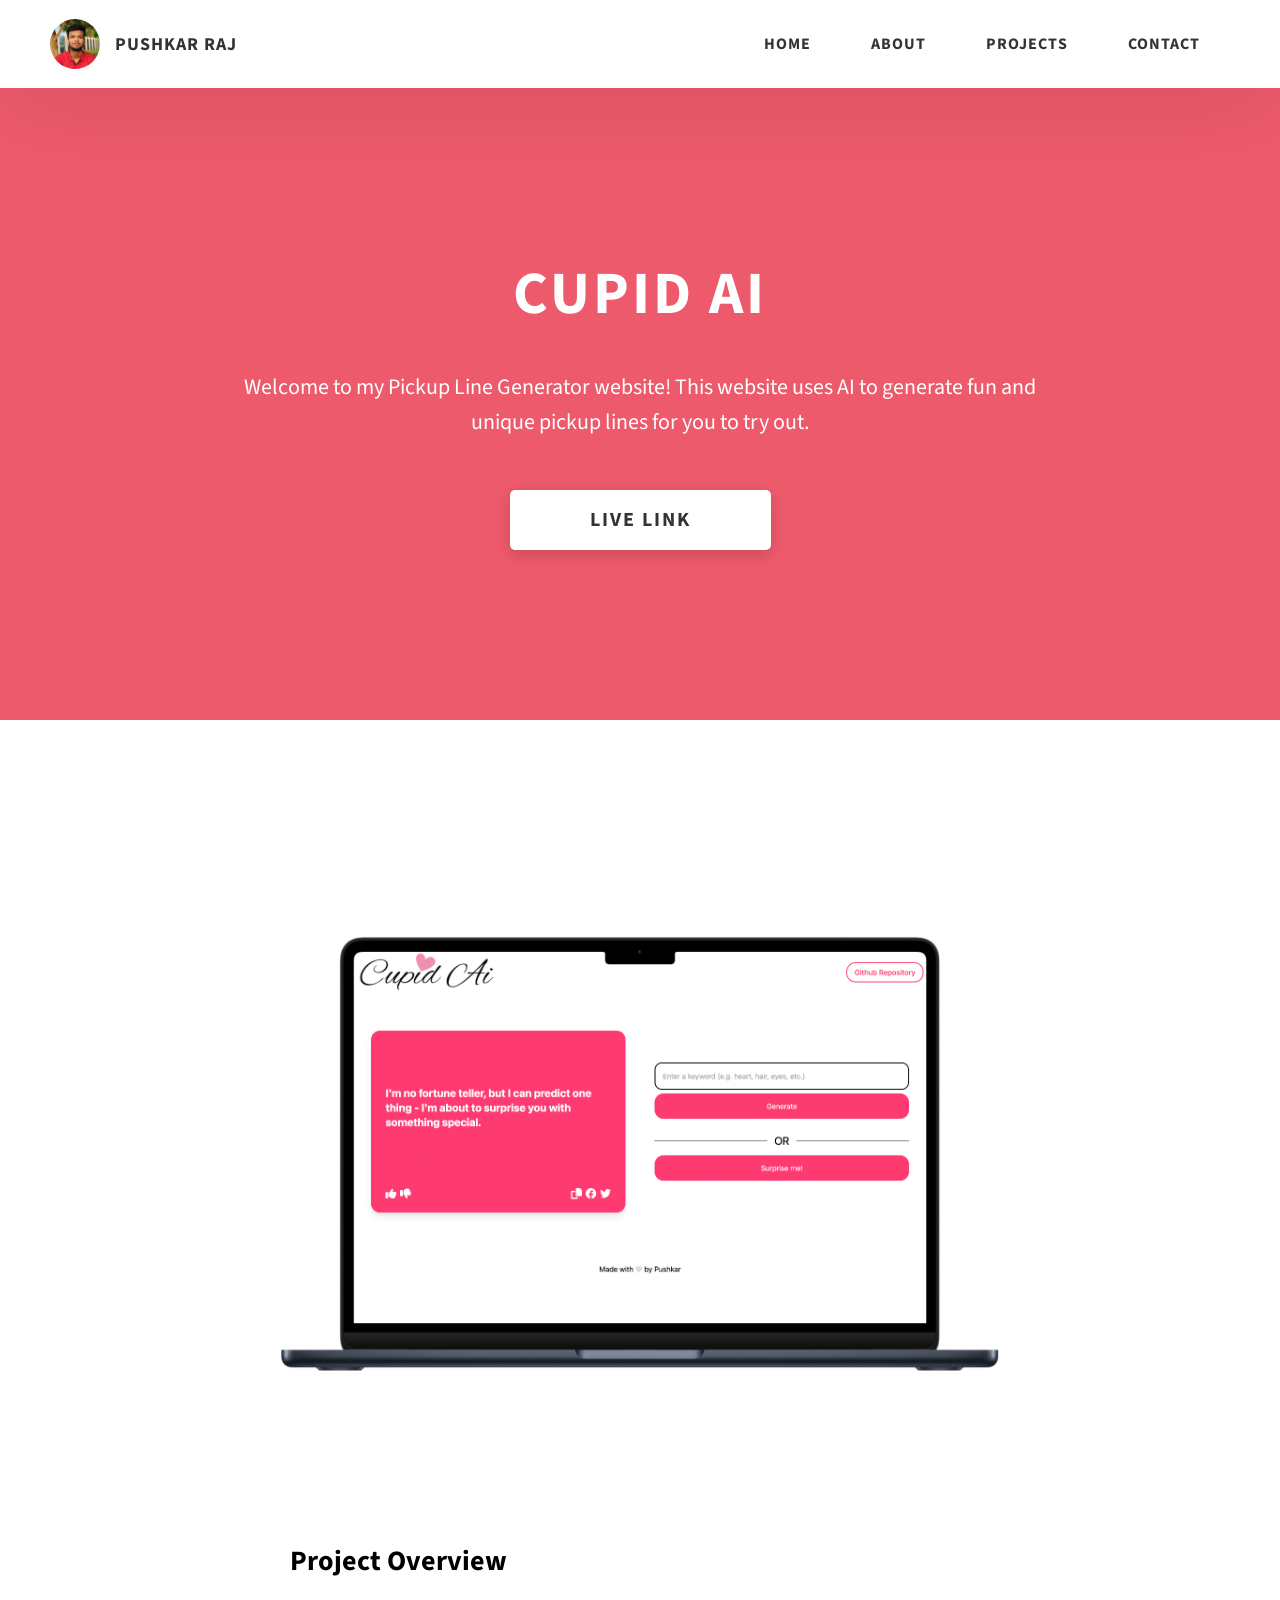
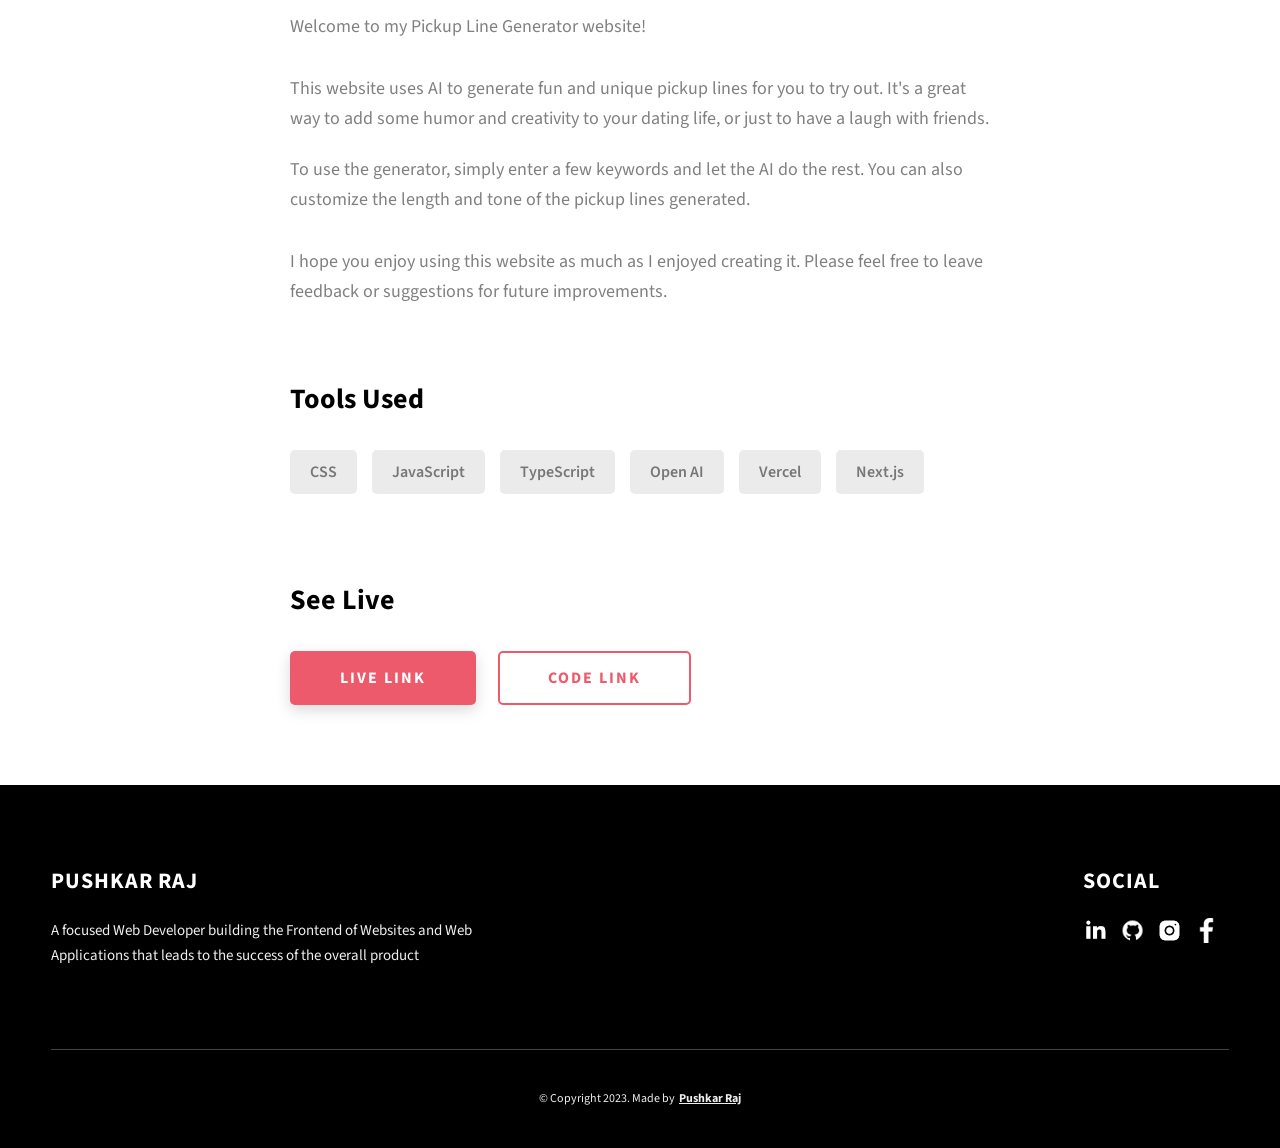
==== project-1.html @ f4264672 "first commit" ====
<!DOCTYPE html>
<html lang="en">
  <head>
    <meta charset="UTF-8" />
    <meta name="viewport" content="width=device-width, initial-scale=1.0" />
    <meta http-equiv="X-UA-Compatible" content="ie=edge" />
    <title>Case Study of Project 1</title>
    <meta name="description" content="Case study page of Project" />

    <link rel="stylesheet" href="css/style.css" />

    <link rel="icon" type="image/x-icon" href="./assets/png/profile-round.png">

    <link rel="preconnect" href="https://fonts.googleapis.com" />
    <link rel="preconnect" href="https://fonts.gstatic.com" crossorigin />
    <link
      href="https://fonts.googleapis.com/css2?family=Source+Sans+Pro:wght@400;600;700;900&display=swap"
      rel="stylesheet"
    />
  </head>
  <body>
    <header class="header">
      <div class="header__content">
        <div class="header__logo-container">
          <div class="header__logo-img-cont">
            <img
              src="./assets/png/profile.jpeg"
              alt="Pushkar Raj Logo Image"
              class="header__logo-img"
            />
          </div>
          <span class="header__logo-sub">Pushkar Raj</span>
        </div>
        <div class="header__main">
          <ul class="header__links">
            <li class="header__link-wrapper">
              <a href="./index.html" class="header__link"> Home </a>
            </li>
            <li class="header__link-wrapper">
              <a href="./index.html#about" class="header__link">About </a>
            </li>
            <li class="header__link-wrapper">
              <a href="./index.html#projects" class="header__link">
                Projects
              </a>
            </li>
            <li class="header__link-wrapper">
              <a href="./index.html#contact" class="header__link"> Contact </a>
            </li>
          </ul>
          <div class="header__main-ham-menu-cont">
            <img
              src="./assets/svg/ham-menu.svg"
              alt="hamburger menu"
              class="header__main-ham-menu"
            />
            <img
              src="./assets/svg/ham-menu-close.svg"
              alt="hamburger menu close"
              class="header__main-ham-menu-close d-none"
            />
          </div>
        </div>
      </div>
      <div class="header__sm-menu">
        <div class="header__sm-menu-content">
          <ul class="header__sm-menu-links">
            <li class="header__sm-menu-link">
              <a href="./index.html"> Home </a>
            </li>

            <li class="header__sm-menu-link">
              <a href="./index.html#about"> About </a>
            </li>

            <li class="header__sm-menu-link">
              <a href="./index.html#projects"> Projects </a>
            </li>

            <li class="header__sm-menu-link">
              <a href="./index.html#contact"> Contact </a>
            </li>
          </ul>
        </div>
      </div>
    </header>
    
    <section class="project-cs-hero">
      <div class="project-cs-hero__content">
        <h1 class="heading-primary">Cupid AI</h1>
        <div class="project-cs-hero__info">
          <p class="text-primary">
            Welcome to my Pickup Line Generator website!
            This website uses AI to generate fun and unique pickup lines for you to try out. 
          </p>
        </div>
        <div class="project-cs-hero__cta">
          <a href="https://cupidai.vercel.app/" class="btn btn--bg" target="_blank">Live Link</a>
        </div>
      </div>
    </section>
    <section class="project-details">
      <div class="main-container">
        <div class="project-details__content">
          <div class="project-details__showcase-img-cont">
            <img
              src="./assets/projects/project1.png"
              alt="Project Image"
              class="project-details__showcase-img"
            />
          </div>
          <div class="project-details__content-main">
            <div class="project-details__desc">
              <h3 class="project-details__content-title">Project Overview</h3>
              <p class="project-details__desc-para">
                Welcome to my Pickup Line Generator website!</br></br>
                This website uses AI to generate fun and unique pickup lines for you to try out. It's a great way to add some humor and creativity to your dating life, or just to have a laugh with friends.</br>
              </p>
              <p class="project-details__desc-para">
                To use the generator, simply enter a few keywords and let the AI do the rest. You can also customize the length and tone of the pickup lines generated.</br></br>
                I hope you enjoy using this website as much as I enjoyed creating it. Please feel free to leave feedback or suggestions for future improvements.
              </p>
            </div>
            <div class="project-details__tools-used">
              <h3 class="project-details__content-title">Tools Used</h3>
              <div class="skills">
                <div class="skills__skill">CSS</div>
                <div class="skills__skill">JavaScript</div>
                <div class="skills__skill">TypeScript</div>
                <div class="skills__skill">Open AI</div>
                <div class="skills__skill">Vercel</div>
                <div class="skills__skill">Next.js</div>
              </div>
            </div>
            <div class="project-details__links">
              <h3 class="project-details__content-title">See Live</h3>
              <a
                href="https://cupidai.vercel.app/"
                class="btn btn--med btn--theme project-details__links-btn"
                target="_blank"
                >Live Link</a
              >
              <a
                href="https://github.com/pushkarraj7/Cupid-AI"
                class="btn btn--med btn--theme-inv project-details__links-btn"
                target="_blank"
                >Code Link</a
              >
            </div>
          </div>
        </div>
      </div>
    </section>
    
    <footer class="main-footer">
      <div class="main-container">
        <div class="main-footer__upper">
          <div class="main-footer__row main-footer__row-1">
            <h2 class="heading heading-sm main-footer__heading-sm">
              <span>Social</span>
            </h2>
            <div class="main-footer__social-cont">
              <a target="_blank" rel="noreferrer" href="https://www.linkedin.com/in/pushkarraj7/">
                <img class="main-footer__icon" src="./assets/png/linkedin-ico.png" alt="icon" />
              </a>
              <a target="_blank" rel="noreferrer" href="https://github.com/pushkarraj7">
                <img class="main-footer__icon" src="./assets/png/github-ico.png" alt="icon" />
              </a>
              <a target="_blank" rel="noreferrer" href="https://www.instagram.com/pushkar_raj_7/">
                <img class="main-footer__icon" src="./assets/png/insta-ico.png" alt="icon" />
              </a>
              <a target="_blank" rel="noreferrer" href="https://www.facebook.com/pushkar.raj.520900/">
                <img class="main-footer__icon" src="./assets/png/fb-ico.png" alt="icon" />
              </a>
            </div>
          </div>
          <div class="main-footer__row main-footer__row-2">
            <h4 class="heading heading-sm text-lt">Pushkar Raj</h4>
            <p class="main-footer__short-desc">
              A focused Web Developer building the Frontend of Websites and Web Applications that leads to the
              success of the overall product
            </p>
          </div>
        </div>
  
        <!-- If you give me some credit or shoutout here by linking to my website, then it will be a big thing for me and will help me a lot :) -->
        <div class="main-footer__lower">
          &copy; Copyright 2023. Made by
          <a rel="noreferrer" target="_blank" href="https://github.com/pushkarraj7">Pushkar Raj</a>
        </div>
      </div>
    </footer>

    <script src="./index.js"></script>
  </body>
</html>
---- css/style.css ----
*,
*::after,
*::before {
  margin: 0;
  padding: 0;
  box-sizing: inherit;
  font-family: inherit; }

html {
  font-size: 62.5%;
  scroll-behavior: smooth; }
  @media only screen and (max-width: 75em) {
    html {
      font-size: 59%; } }
  @media only screen and (max-width: 56.25em) {
    html {
      font-size: 56%; } }
  @media only screen and (min-width: 112.5em) {
    html {
      font-size: 65%; } }

body {
  box-sizing: border-box;
  position: relative;
  line-height: 1.5;
  font-family: sans-serif;
  overflow-x: hidden;
  overflow-y: scroll;
  font-family: 'Source Sans Pro', sans-serif; }

a {
  text-decoration: none;
  color: inherit; }

li {
  list-style: none; }

input:focus,
button:focus,
a:focus,
textarea:focus {
  outline: none; }

button {
  border: none;
  cursor: pointer; }

textarea {
  resize: none; }

.heading-primary {
  font-size: 6rem;
  text-transform: uppercase;
  letter-spacing: 3px;
  text-align: center; }
  @media only screen and (max-width: 37.5em) {
    .heading-primary {
      font-size: 4.5rem; } }

.heading-sec__mb-bg {
  margin-bottom: 11rem; }
  @media only screen and (max-width: 56.25em) {
    .heading-sec__mb-bg {
      margin-bottom: 8rem; } }

.heading-sec__mb-med {
  margin-bottom: 9rem; }
  @media only screen and (max-width: 56.25em) {
    .heading-sec__mb-med {
      margin-bottom: 8rem; } }

.heading-sec__main {
  display: block;
  font-size: 4rem;
  text-transform: uppercase;
  letter-spacing: 1px;
  letter-spacing: 3px;
  text-align: center;
  margin-bottom: 3.5rem;
  position: relative; }
  .heading-sec__main--lt {
    color: #fff; }
    .heading-sec__main--lt::after {
      content: '';
      background: #fff !important; }
  .heading-sec__main::after {
    content: '';
    position: absolute;
    top: calc(100% + 1.5rem);
    height: 5px;
    width: 3rem;
    background: rgb(237,90,107);
    left: 50%;
    transform: translateX(-50%);
    border-radius: 5px; }
    @media only screen and (max-width: 37.5em) {
      .heading-sec__main::after {
        top: calc(100% + 1.2rem); } }

.heading-sec__sub {
  display: block;
  text-align: center;
  color: #777;
  font-size: 2rem;
  font-weight: 500;
  max-width: 80rem;
  margin: auto;
  line-height: 1.6; }
  @media only screen and (max-width: 37.5em) {
    .heading-sec__sub {
      font-size: 1.8rem; } }
  .heading-sec__sub--lt {
    color: #eee; }

.heading-sm {
  font-size: 2.2rem;
  text-transform: uppercase;
  letter-spacing: 1px; }

.main-container {
  max-width: 120rem;
  margin: auto;
  width: 92%; }

.btn {
  background: #fff;
  color: #333;
  text-transform: uppercase;
  letter-spacing: 2px;
  display: inline-block;
  font-weight: 700;
  border-radius: 5px;
  box-shadow: 0 5px 15px 0 rgba(0, 0, 0, 0.15);
  transition: transform .3s; }
  .btn:hover {
    transform: translateY(-3px); }
  .btn--bg {
    padding: 1.5rem 8rem;
    font-size: 2rem; }
  .btn--med {
    padding: 1.5rem 5rem;
    font-size: 1.6rem; }
  .btn--theme {
    background: rgb(237,90,107);
    color: #fff; }
  .btn--theme-inv {
    color: rgb(237,90,107);
    background: #fff;
    border: 2px solid rgb(237,90,107);
    box-shadow: none;
    padding: calc(1.5rem - 2px) calc(5rem - 2px); }

.sec-pad {
  padding: 12rem 0; }
  @media only screen and (max-width: 56.25em) {
    .sec-pad {
      padding: 8rem 0; } }

.text-primary {
  color: #fff;
  font-size: 2.2rem;
  text-align: center;
  width: 100%;
  line-height: 1.6; }
  @media only screen and (max-width: 37.5em) {
    .text-primary {
      font-size: 2rem; } }

.d-none {
  display: none; }

.home-hero {
  color: #fff;
  background: linear-gradient(to right, rgb(237,90,107), rgb(237,90,107)), url(../../assets/svg/common-bg.svg);
  background-position: center;
  height: 100vh;
  min-height: 80rem;
  max-height: 120rem;
  position: relative; }
  @media only screen and (max-width: 37.5em) {
    .home-hero {
      height: unset;
      min-height: unset; } }
  .home-hero__socials {
    position: absolute;
    top: 50%;
    border: 2px solid #eee;
    border-left: 2px solid #eee;
    transform: translateY(-50%); }
    @media only screen and (max-width: 56.25em) {
      .home-hero__socials {
        display: none; } }
  .home-hero__mouse-scroll-cont {
    position: absolute;
    bottom: 3%;
    left: 50%;
    transform: translateX(-50%); }
    @media only screen and (max-width: 37.5em) {
      .home-hero__mouse-scroll-cont {
        display: none; } }
  .home-hero__social {
    width: 5rem; }
  .home-hero__social-icon-link {
    width: 100%;
    display: block;
    padding: 1.2rem;
    border-bottom: 2px solid #eee;
    transition: background .3s; }
    .home-hero__social-icon-link:hover {
      background: rgba(255, 255, 255, 0.1); }
    .home-hero__social-icon-link--bd-none {
      border-bottom: 0; }
  .home-hero__social-icon {
    width: 100%; }
  .home-hero__content {
    position: absolute;
    top: 50%;
    left: 50%;
    transform: translate(-50%, -50%);
    max-width: 90rem;
    width: 92%; }
    @media only screen and (max-width: 37.5em) {
      .home-hero__content {
        padding: 19rem 0 13rem 0;
        margin: auto;
        position: static;
        transform: translate(0, 0); } }
  .home-hero__info {
    margin: 3rem auto 0 auto;
    max-width: 80rem; }
  .home-hero__cta {
    margin-top: 5rem;
    text-align: center; }

.about {
  background: #fafafa; }
  .about__content {
    display: grid;
    grid-template-columns: 1fr 1fr;
    grid-gap: 10rem; }
    @media only screen and (max-width: 56.25em) {
      .about__content {
        grid-template-columns: 1fr;
        grid-gap: 8rem; } }
    .about__content-title {
      font-weight: 700;
      font-size: 2.8rem;
      margin-bottom: 3rem; }
      @media only screen and (max-width: 37.5em) {
        .about__content-title {
          font-size: 2.4rem; } }
    .about__content-details-para {
      font-size: 1.8rem;
      color: grey;
      max-width: 60rem;
      text-align: justify;
      text-justify: inter-word;
      line-height: 1.7;
      margin-bottom: 1rem; }
      .about__content-details-para--hl {
        font-weight: 700;
        margin: 0 3px; }
        .about__content-details-para a {
        font-weight: 700;
        color: rgb(237,90,107);
        margin: 0 3px; }
      .about__content-details-para:last-child {
        margin-bottom: 4rem; }

.projects__row {
  display: grid;
  grid-template-columns: 1.5fr 1fr;
  grid-gap: 5rem;
  margin-bottom: 11rem; }
  @media only screen and (max-width: 56.25em) {
    .projects__row {
      grid-template-columns: 1fr;
      grid-gap: 2rem;
      margin-bottom: 8rem; } }
  @media only screen and (max-width: 56.25em) {
    .projects__row {
      text-align: center; } }
  .projects__row:last-child {
    margin-bottom: 0; }
  .projects__row-img-cont {
    overflow: hidden; }
  .projects__row-img {
    width: 100%;
    display: block;
    object-fit: cover; }
  .projects__row-content {
    padding: 2rem 0;
    display: flex;
    justify-content: center;
    flex-direction: column;
    align-items: flex-start; }
    @media only screen and (max-width: 56.25em) {
      .projects__row-content {
        align-items: center; } }
    .projects__row-content-title {
      font-weight: 700;
      font-size: 2.8rem;
      margin-bottom: 2rem; }
      @media only screen and (max-width: 37.5em) {
        .projects__row-content-title {
          font-size: 2.4rem; } }
    .projects__row-content-desc {
      font-size: 1.8rem;
      color: grey;
      max-width: 60rem;
      line-height: 1.7;
      margin-bottom: 3rem; }
      @media only screen and (max-width: 37.5em) {
        .projects__row-content-desc {
          font-size: 1.7rem; } }

.contact {
  background: linear-gradient(to right, rgb(237,90,107), rgb(237,90,107)), url(../../assets/svg/common-bg.svg);
  background-size: cover;
  background-position: center; }
  .contact__form-container {
    box-shadow: 0 0 10px rgba(0, 0, 0, 0.1);
    background: white;
    padding: 4rem;
    margin-top: 6rem;
    max-width: 80rem;
    text-align: right;
    width: 95%;
    border-radius: 5px;
    margin: 5rem auto 0 auto; }
    @media only screen and (max-width: 37.5em) {
      .contact__form-container {
        padding: 3rem; } }
  .contact__form-field {
    margin-bottom: 4rem; }
    @media only screen and (max-width: 37.5em) {
      .contact__form-field {
        margin-bottom: 3rem; } }
  .contact__form-label {
    color: #666;
    font-size: 1.4rem;
    letter-spacing: 1px;
    font-weight: 700;
    margin-bottom: 1rem;
    display: block;
    text-align: left; }
  .contact__form-input {
    color: #333;
    padding: 2rem;
    width: 100%;
    border: 1px solid #ebebeb;
    font-size: 1.6rem;
    letter-spacing: 0px;
    background: #f0f0f0;
    border-radius: 5px;
    font-weight: 600;
    /* Code for Modern Browsers */
    /* Code for WebKit, Blink, Edge */
    /* Code for Internet Explorer 10-11 */
    /* Code for Microsoft Edge */
    /* Code for Mozilla Firefox 4 to 18 */
    /* Code for Mozilla Firefox 19+ */ }
    .contact__form-input::placeholder {
      color: #999;
      font-weight: 600;
      font-size: 1.6rem; }
    .contact__form-input::-webkit-input-placeholder {
      color: #999;
      font-weight: 600;
      font-size: 1.6rem; }
    .contact__form-input:-ms-input-placeholder {
      color: #999;
      font-weight: 600;
      font-size: 1.6rem; }
    .contact__form-input::-ms-input-placeholder {
      color: #999;
      font-weight: 600;
      font-size: 1.6rem; }
    .contact__form-input:-moz-placeholder {
      opacity: 1;
      color: #999;
      font-weight: 600;
      font-size: 1.6rem; }
    .contact__form-input::-moz-placeholder {
      opacity: 1;
      color: #999;
      font-weight: 600;
      font-size: 1.6rem; }
  .contact__btn {
    width: 30%;
    padding: 2rem 4rem;
    font-size: 1.6rem; }
    @media only screen and (max-width: 37.5em) {
      .contact__btn {
        width: 100%; } }

.project-cs-hero {
  color: #fff;
  background-color: rgb(237,90,107);
  background-size: cover;
  background-position: center;
  position: relative; }
  @media only screen and (max-width: 37.5em) {
    .project-cs-hero {
      height: unset;
      min-height: unset; } }
  .project-cs-hero__content {
    padding: 25rem 0 17rem 0;
    max-width: 90rem;
    width: 92%;
    margin: auto; }
    @media only screen and (max-width: 37.5em) {
      .project-cs-hero__content {
        padding: 19rem 0 13rem 0;
        margin: auto;
        position: static;
        transform: translate(0, 0); } }
  .project-cs-hero__info {
    margin: 3rem auto 0 auto;
    max-width: 80rem; }
  .project-cs-hero__cta {
    margin-top: 5rem;
    text-align: center; }

.project-details__content {
  padding: 8rem 0;
  max-width: 90rem;
  margin: auto; }
  .project-details__content-title {
    font-weight: 700;
    font-size: 2.8rem;
    margin-bottom: 3rem; }
    @media only screen and (max-width: 37.5em) {
      .project-details__content-title {
        font-size: 2.4rem; } }

.project-details__showcase-img-cont {
  width: 100%;
  margin-bottom: 6rem; }

.project-details__showcase-img {
  width: 100%; }

.project-details__content-main {
  width: 100%;
  max-width: 70rem;
  margin: auto; }

.project-details__desc {
  margin: 0 0 7rem 0; }
  .project-details__desc-para {
    font-size: 1.8rem;
    line-height: 1.7;
    color: grey;
    margin-bottom: 2rem; }

.project-details__tools-used {
  margin: 0 0 7rem 0; }
  .project-details__tools-used-list {
    display: flex;
    flex-wrap: wrap; }
  .project-details__tools-used-item {
    padding: 1rem 2rem;
    margin-bottom: 1.5rem;
    margin-right: 1.5rem;
    font-size: 1.6rem;
    background: rgba(153, 153, 153, 0.2);
    border-radius: 5px;
    font-weight: 600;
    color: #777; }

.project-details__links {
  margin: 0 0; }
  .project-details__links-btn {
    margin-right: 2rem; }
    @media only screen and (max-width: 37.5em) {
      .project-details__links-btn {
        margin-right: 0;
        width: 70%;
        margin-bottom: 2rem;
        text-align: center; } }
    .project-details__links-btn:last-child {
      margin: 0; }
      @media only screen and (max-width: 37.5em) {
        .project-details__links-btn:last-child {
          margin: 0; } }

.header {
  position: fixed;
  width: 100%;
  z-index: 1000;
  background: #000;
  background: #fff;
  box-shadow: 0 10px 100px rgba(0, 0, 0, 0.1); }
  .header__content {
    display: flex;
    align-items: center;
    justify-content: space-between;
    padding: 1rem 5rem; }
    @media only screen and (max-width: 56.25em) {
      .header__content {
        padding: 0 2rem; } }
  .header__logo-container {
    display: flex;
    align-items: center;
    cursor: pointer;
    color: #333;
    transition: color .3s; }
    .header__logo-container:hover {
      color: rgb(237,90,107); }
  .header__logo-img-cont {
    width: 5rem;
    height: 5rem;
    border-radius: 50px;
    overflow: hidden;
    margin-right: 1.5rem;
    background: rgb(237,90,107); }
    @media only screen and (max-width: 56.25em) {
      .header__logo-img-cont {
        width: 4.5rem;
        height: 4.5rem;
        margin-right: 1.2rem; } }
  .header__logo-img {
    width: 100%;
    height: 100%;
    object-fit: cover;
    object-position: center;
    display: block; }
  .header__logo-sub {
    font-size: 1.8rem;
    text-transform: uppercase;
    font-weight: 700;
    letter-spacing: 1px; }
  .header__links {
    display: flex; }
    @media only screen and (max-width: 37.5em) {
      .header__links {
        display: none; } }
  .header__link {
    padding: 2.2rem 3rem;
    display: inline-block;
    font-size: 1.6rem;
    color: #333;
    text-transform: uppercase;
    letter-spacing: 1px;
    font-weight: 700;
    transition: color .3s; }
    .header__link:hover {
      color: rgb(237,90,107); }
    @media only screen and (max-width: 56.25em) {
      .header__link {
        padding: 3rem 1.8rem;
        font-size: 1.5rem; } }
  .header__main-ham-menu-cont {
    display: none;
    width: 3rem;
    padding: 2.2rem 0; }
    @media only screen and (max-width: 37.5em) {
      .header__main-ham-menu-cont {
        display: block; } }
  .header__main-ham-menu {
    width: 100%; }
  .header__main-ham-menu-close {
    width: 100%; }
  .header__sm-menu {
    background: #fff;
    position: absolute;
    width: 100%;
    top: 100%;
    visibility: hidden;
    opacity: 0;
    transition: all .3s;
    box-shadow: 0px 5px 5px 0px rgba(0, 0, 0, 0.1);
    -webkit-box-shadow: 0px 5px 5px 0px rgba(0, 0, 0, 0.1);
    -moz-box-shadow: 0px 5px 5px 0px rgba(0, 0, 0, 0.1); }
    .header__sm-menu--active {
      visibility: hidden;
      opacity: 0; }
      @media only screen and (max-width: 37.5em) {
        .header__sm-menu--active {
          visibility: visible;
          opacity: 1; } }
  .header__sm-menu-link a {
    display: block;
    text-decoration: none;
    padding: 2.5rem 3rem;
    font-size: 1.6rem;
    color: #333;
    text-align: right;
    border-bottom: 1px solid #eee;
    font-weight: 700;
    text-transform: uppercase;
    letter-spacing: 2px;
    transition: color .3s; }
    .header__sm-menu-link a:hover {
      color: #0062b9; }
  .header__sm-menu-link:first-child a {
    border-top: 1px solid #eee; }
  .header__sm-menu-link-last {
    border-bottom: 0; }

.main-footer {
  background: #000;
  color: #fff; }
  .main-footer__upper {
    display: flex;
    justify-content: space-between;
    padding: 8rem 0; }
    @media only screen and (max-width: 56.25em) {
      .main-footer__upper {
        padding: 6rem 0; } }
    @media only screen and (max-width: 37.5em) {
      .main-footer__upper {
        display: block; } }
  .main-footer__row-1 {
    order: 2; }
    @media only screen and (max-width: 56.25em) {
      .main-footer__row-1 {
        margin-bottom: 5rem; } }
  .main-footer__row-2 {
    width: 40%;
    order: 1;
    max-width: 50rem; }
    @media only screen and (max-width: 56.25em) {
      .main-footer__row-2 {
        width: 100%; } }
  .main-footer__short-desc {
    margin-top: 2rem;
    color: #eee;
    font-size: 1.5rem;
    line-height: 1.7; }
  .main-footer__social-cont {
    margin-top: 2rem; }
  .main-footer__icon {
    margin-right: 1rem;
    width: 2.5rem; }
    .main-footer__icon--mr-none {
      margin-right: 0; }
  .main-footer__lower {
    padding: 4rem 0;
    border-top: 1px solid #444;
    color: #eee;
    font-size: 1.2rem;
    text-align: left;
    text-align: center; }
    .main-footer__lower a {
      text-decoration: underline;
      font-weight: bold;
      margin-left: 2px; }
    @media only screen and (max-width: 56.25em) {
      .main-footer__lower {
        padding: 3.5rem 0; } }

.skills {
  display: flex;
  flex-wrap: wrap; }
  .skills__skill {
    padding: 1rem 2rem;
    margin-bottom: 1.5rem;
    margin-right: 1.5rem;
    font-size: 1.6rem;
    background: rgba(153, 153, 153, 0.2);
    border-radius: 5px;
    font-weight: 600;
    color: #777; }

.mouse {
  width: 25px;
  height: 40px;
  border: 2px solid #eee;
  border-radius: 60px;
  position: relative;
  overflow: hidden; }
  .mouse::before {
    content: '';
    width: 5px;
    height: 5px;
    position: absolute;
    top: 7px;
    left: 50%;
    transform: translateX(-50%);
    background-color: #eee;
    border-radius: 50%;
    opacity: 1;
    animation: wheel 1.3s infinite;
    -webkit-animation: wheel 1.3s infinite; }

@keyframes wheel {
  to {
    opacity: 0;
    top: 27px; } }

@-webkit-keyframes wheel {
  to {
    opacity: 0;
    top: 27px; } }
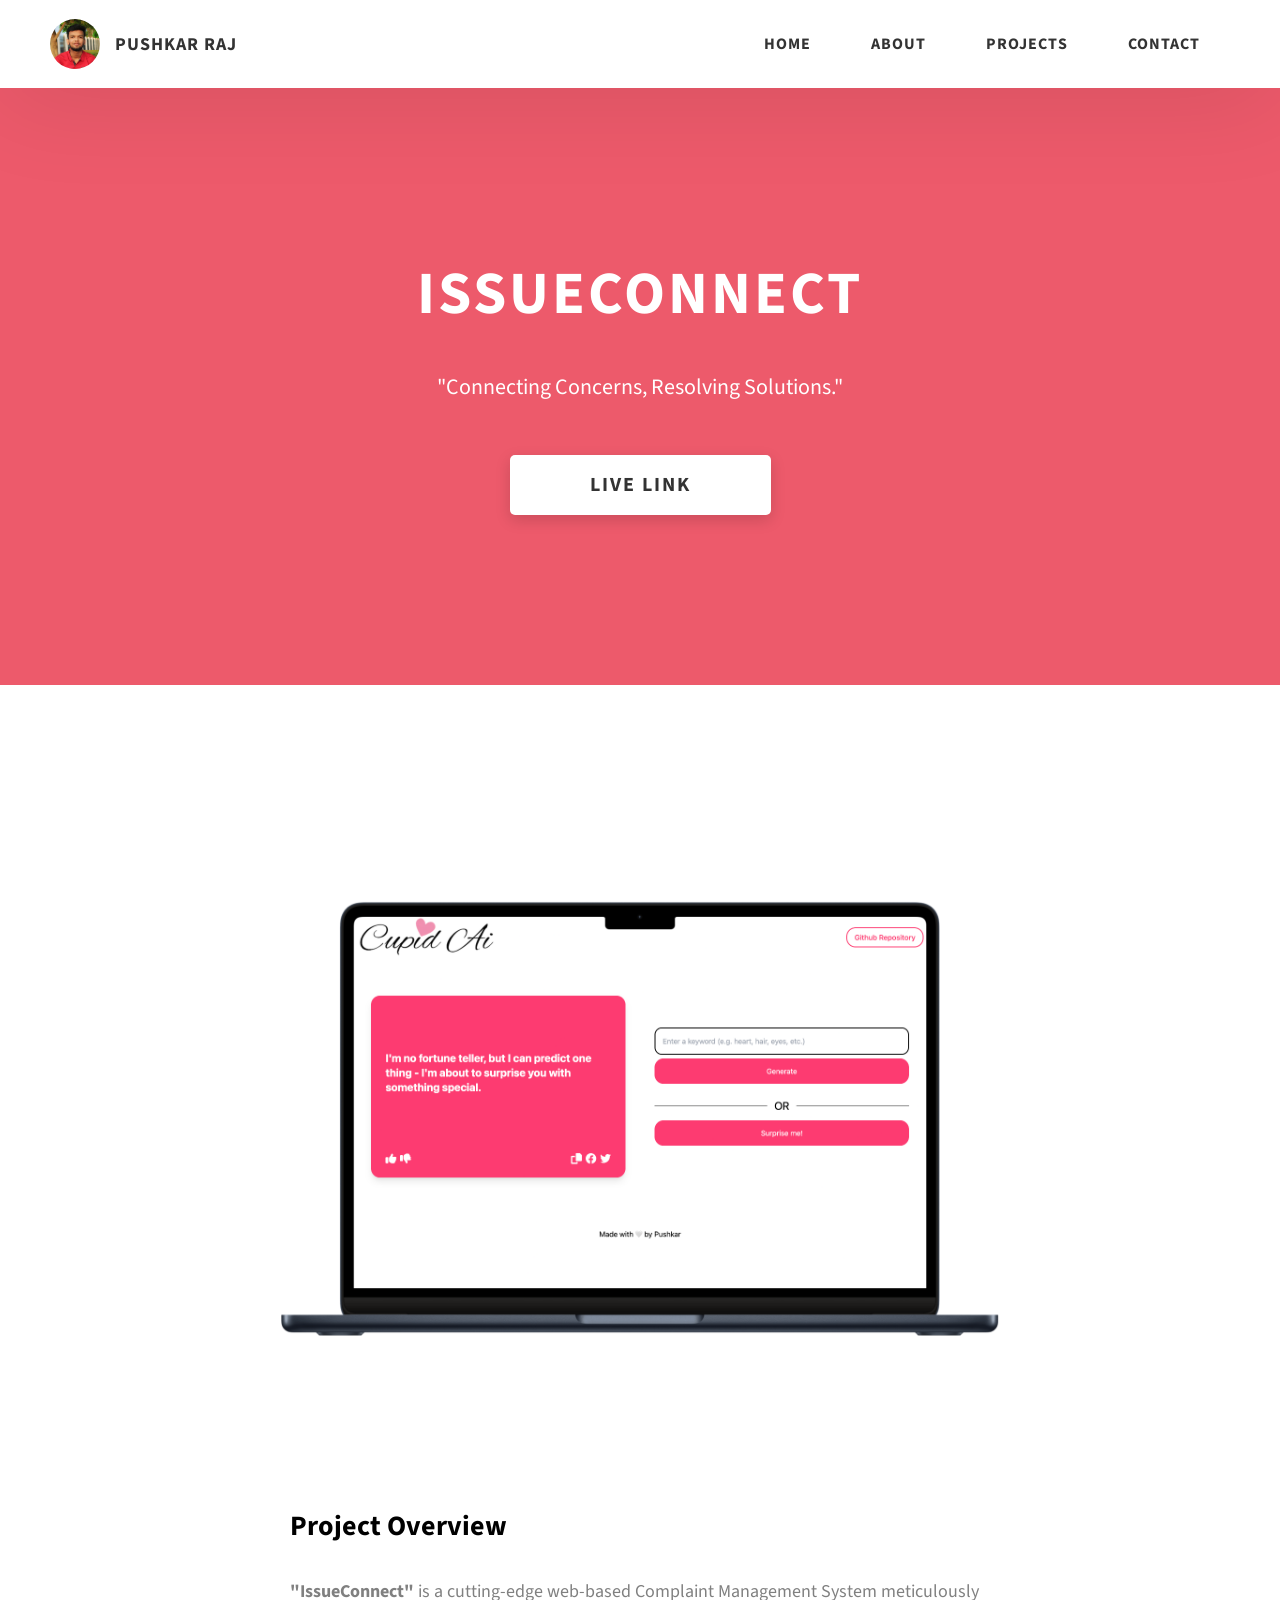
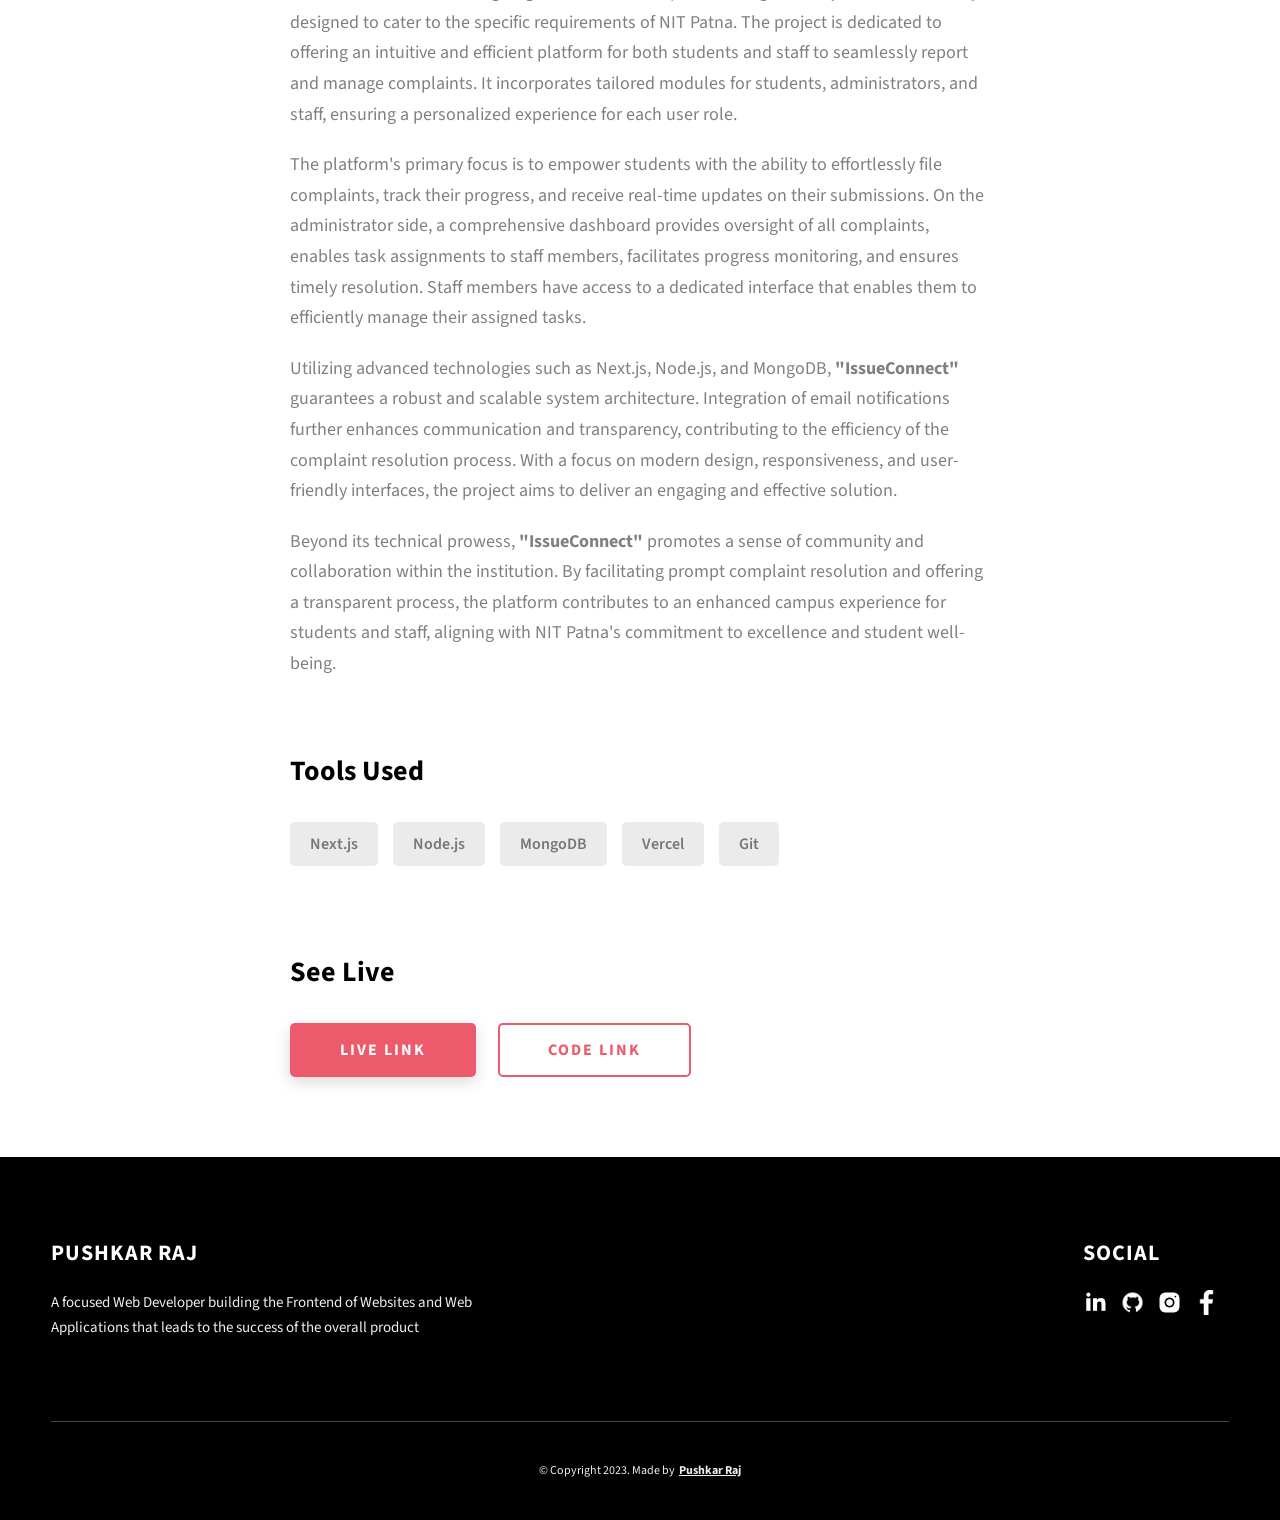
==== commit bc4e4edd: "Add files via upload" ====
--- a/project-1.html
+++ b/project-1.html
@@ -15,8 +15,7 @@
     <link rel="preconnect" href="https://fonts.gstatic.com" crossorigin />
     <link
       href="https://fonts.googleapis.com/css2?family=Source+Sans+Pro:wght@400;600;700;900&display=swap"
-      rel="stylesheet"
-    />
+      rel="stylesheet" />
   </head>
   <body>
     <header class="header">
@@ -26,8 +25,7 @@
             <img
               src="./assets/png/profile.jpeg"
               alt="Pushkar Raj Logo Image"
-              class="header__logo-img"
-            />
+              class="header__logo-img" />
           </div>
           <span class="header__logo-sub">Pushkar Raj</span>
         </div>
@@ -52,13 +50,11 @@
             <img
               src="./assets/svg/ham-menu.svg"
               alt="hamburger menu"
-              class="header__main-ham-menu"
-            />
+              class="header__main-ham-menu" />
             <img
               src="./assets/svg/ham-menu-close.svg"
               alt="hamburger menu close"
-              class="header__main-ham-menu-close d-none"
-            />
+              class="header__main-ham-menu-close d-none" />
           </div>
         </div>
       </div>
@@ -84,18 +80,18 @@
         </div>
       </div>
     </header>
-    
+
     <section class="project-cs-hero">
       <div class="project-cs-hero__content">
-        <h1 class="heading-primary">Cupid AI</h1>
+        <h1 class="heading-primary">IssueConnect</h1>
         <div class="project-cs-hero__info">
           <p class="text-primary">
-            Welcome to my Pickup Line Generator website!
-            This website uses AI to generate fun and unique pickup lines for you to try out. 
+            "Connecting Concerns, Resolving Solutions."
           </p>
         </div>
         <div class="project-cs-hero__cta">
-          <a href="https://cupidai.vercel.app/" class="btn btn--bg" target="_blank">Live Link</a>
+          <a href="https://nit-patna-complaint.vercel.app/" class="btn btn--bg"
+            target="_blank">Live Link</a>
         </div>
       </div>
     </section>
@@ -106,52 +102,74 @@
             <img
               src="./assets/projects/project1.png"
               alt="Project Image"
-              class="project-details__showcase-img"
-            />
+              class="project-details__showcase-img" />
           </div>
           <div class="project-details__content-main">
             <div class="project-details__desc">
               <h3 class="project-details__content-title">Project Overview</h3>
-              <p class="project-details__desc-para">
-                Welcome to my Pickup Line Generator website!</br></br>
-                This website uses AI to generate fun and unique pickup lines for you to try out. It's a great way to add some humor and creativity to your dating life, or just to have a laugh with friends.</br>
-              </p>
-              <p class="project-details__desc-para">
-                To use the generator, simply enter a few keywords and let the AI do the rest. You can also customize the length and tone of the pickup lines generated.</br></br>
-                I hope you enjoy using this website as much as I enjoyed creating it. Please feel free to leave feedback or suggestions for future improvements.
-              </p>
+              <p class="project-details__desc-para"><strong>"IssueConnect" </strong>is a
+                cutting-edge web-based Complaint Management System meticulously
+                designed to cater to the specific requirements of NIT Patna. The
+                project is dedicated to offering an intuitive and efficient
+                platform for both students and staff to seamlessly report and
+                manage complaints. It incorporates tailored modules for
+                students, administrators, and staff, ensuring a personalized
+                experience for each user role.</p>
+
+              <p class="project-details__desc-para">The platform's primary focus
+                is to empower students with the ability to effortlessly file
+                complaints, track their progress, and receive real-time updates
+                on their submissions. On the administrator side, a comprehensive
+                dashboard provides oversight of all complaints, enables task
+                assignments to staff members, facilitates progress monitoring,
+                and ensures timely resolution. Staff members have access to a
+                dedicated interface that enables them to efficiently manage
+                their assigned tasks.</p>
+
+              <p class="project-details__desc-para">Utilizing advanced
+                technologies such as Next.js, Node.js, and MongoDB,
+                <strong>"IssueConnect" </strong> guarantees a robust and scalable system
+                architecture. Integration of email notifications further
+                enhances communication and transparency, contributing to the
+                efficiency of the complaint resolution process. With a focus on
+                modern design, responsiveness, and user-friendly interfaces, the
+                project aims to deliver an engaging and effective solution.</p>
+
+              <p class="project-details__desc-para">Beyond its technical
+                prowess, <strong>"IssueConnect" </strong> promotes a sense of community and
+                collaboration within the institution. By facilitating prompt
+                complaint resolution and offering a transparent process, the
+                platform contributes to an enhanced campus experience for
+                students and staff, aligning with NIT Patna's commitment to
+                excellence and student well-being.</p>
             </div>
             <div class="project-details__tools-used">
               <h3 class="project-details__content-title">Tools Used</h3>
               <div class="skills">
-                <div class="skills__skill">CSS</div>
-                <div class="skills__skill">JavaScript</div>
-                <div class="skills__skill">TypeScript</div>
-                <div class="skills__skill">Open AI</div>
+                <div class="skills__skill">Next.js</div>
+                <div class="skills__skill">Node.js</div>
+                <!-- <div class="skills__skill">Express.js</div> -->
+                <div class="skills__skill">MongoDB</div>
                 <div class="skills__skill">Vercel</div>
-                <div class="skills__skill">Next.js</div>
+                <div class="skills__skill">Git</div>
               </div>
             </div>
             <div class="project-details__links">
               <h3 class="project-details__content-title">See Live</h3>
               <a
-                href="https://cupidai.vercel.app/"
+                href="https://nit-patna-complaint.vercel.app/"
                 class="btn btn--med btn--theme project-details__links-btn"
-                target="_blank"
-                >Live Link</a
-              >
+                target="_blank">Live Link</a>
               <a
-                href="https://github.com/pushkarraj7/Cupid-AI"
+                href="https://github.com/pushkarraj7/nit-patna-client"
                 class="btn btn--med btn--theme-inv project-details__links-btn"
-                target="_blank"
-                >Code Link</a
-              >
+                target="_blank">Code Link</a>
             </div>
           </div>
         </div>
       </div>
     </section>
-    
+
     <footer class="main-footer">
       <div class="main-container">
         <div class="main-footer__upper">
@@ -160,37 +178,47 @@
               <span>Social</span>
             </h2>
             <div class="main-footer__social-cont">
-              <a target="_blank" rel="noreferrer" href="https://www.linkedin.com/in/pushkarraj7/">
-                <img class="main-footer__icon" src="./assets/png/linkedin-ico.png" alt="icon" />
-              </a>
-              <a target="_blank" rel="noreferrer" href="https://github.com/pushkarraj7">
-                <img class="main-footer__icon" src="./assets/png/github-ico.png" alt="icon" />
-              </a>
-              <a target="_blank" rel="noreferrer" href="https://www.instagram.com/pushkar_raj_7/">
-                <img class="main-footer__icon" src="./assets/png/insta-ico.png" alt="icon" />
-              </a>
-              <a target="_blank" rel="noreferrer" href="https://www.facebook.com/pushkar.raj.520900/">
-                <img class="main-footer__icon" src="./assets/png/fb-ico.png" alt="icon" />
+              <a target="_blank" rel="noreferrer"
+                href="https://www.linkedin.com/in/pushkarraj7/">
+                <img class="main-footer__icon"
+                  src="./assets/png/linkedin-ico.png" alt="icon" />
+              </a>
+              <a target="_blank" rel="noreferrer"
+                href="https://github.com/pushkarraj7">
+                <img class="main-footer__icon" src="./assets/png/github-ico.png"
+                  alt="icon" />
+              </a>
+              <a target="_blank" rel="noreferrer"
+                href="https://www.instagram.com/pushkar_raj_7/">
+                <img class="main-footer__icon" src="./assets/png/insta-ico.png"
+                  alt="icon" />
+              </a>
+              <a target="_blank" rel="noreferrer"
+                href="https://www.facebook.com/pushkar.raj.520900/">
+                <img class="main-footer__icon" src="./assets/png/fb-ico.png"
+                  alt="icon" />
               </a>
             </div>
           </div>
           <div class="main-footer__row main-footer__row-2">
             <h4 class="heading heading-sm text-lt">Pushkar Raj</h4>
             <p class="main-footer__short-desc">
-              A focused Web Developer building the Frontend of Websites and Web Applications that leads to the
+              A focused Web Developer building the Frontend of Websites and Web
+              Applications that leads to the
               success of the overall product
             </p>
           </div>
         </div>
-  
+
         <!-- If you give me some credit or shoutout here by linking to my website, then it will be a big thing for me and will help me a lot :) -->
         <div class="main-footer__lower">
           &copy; Copyright 2023. Made by
-          <a rel="noreferrer" target="_blank" href="https://github.com/pushkarraj7">Pushkar Raj</a>
+          <a rel="noreferrer" target="_blank"
+            href="https://github.com/pushkarraj7">Pushkar Raj</a>
         </div>
       </div>
     </footer>
 
     <script src="./index.js"></script>
   </body>
-</html>
+</html>
